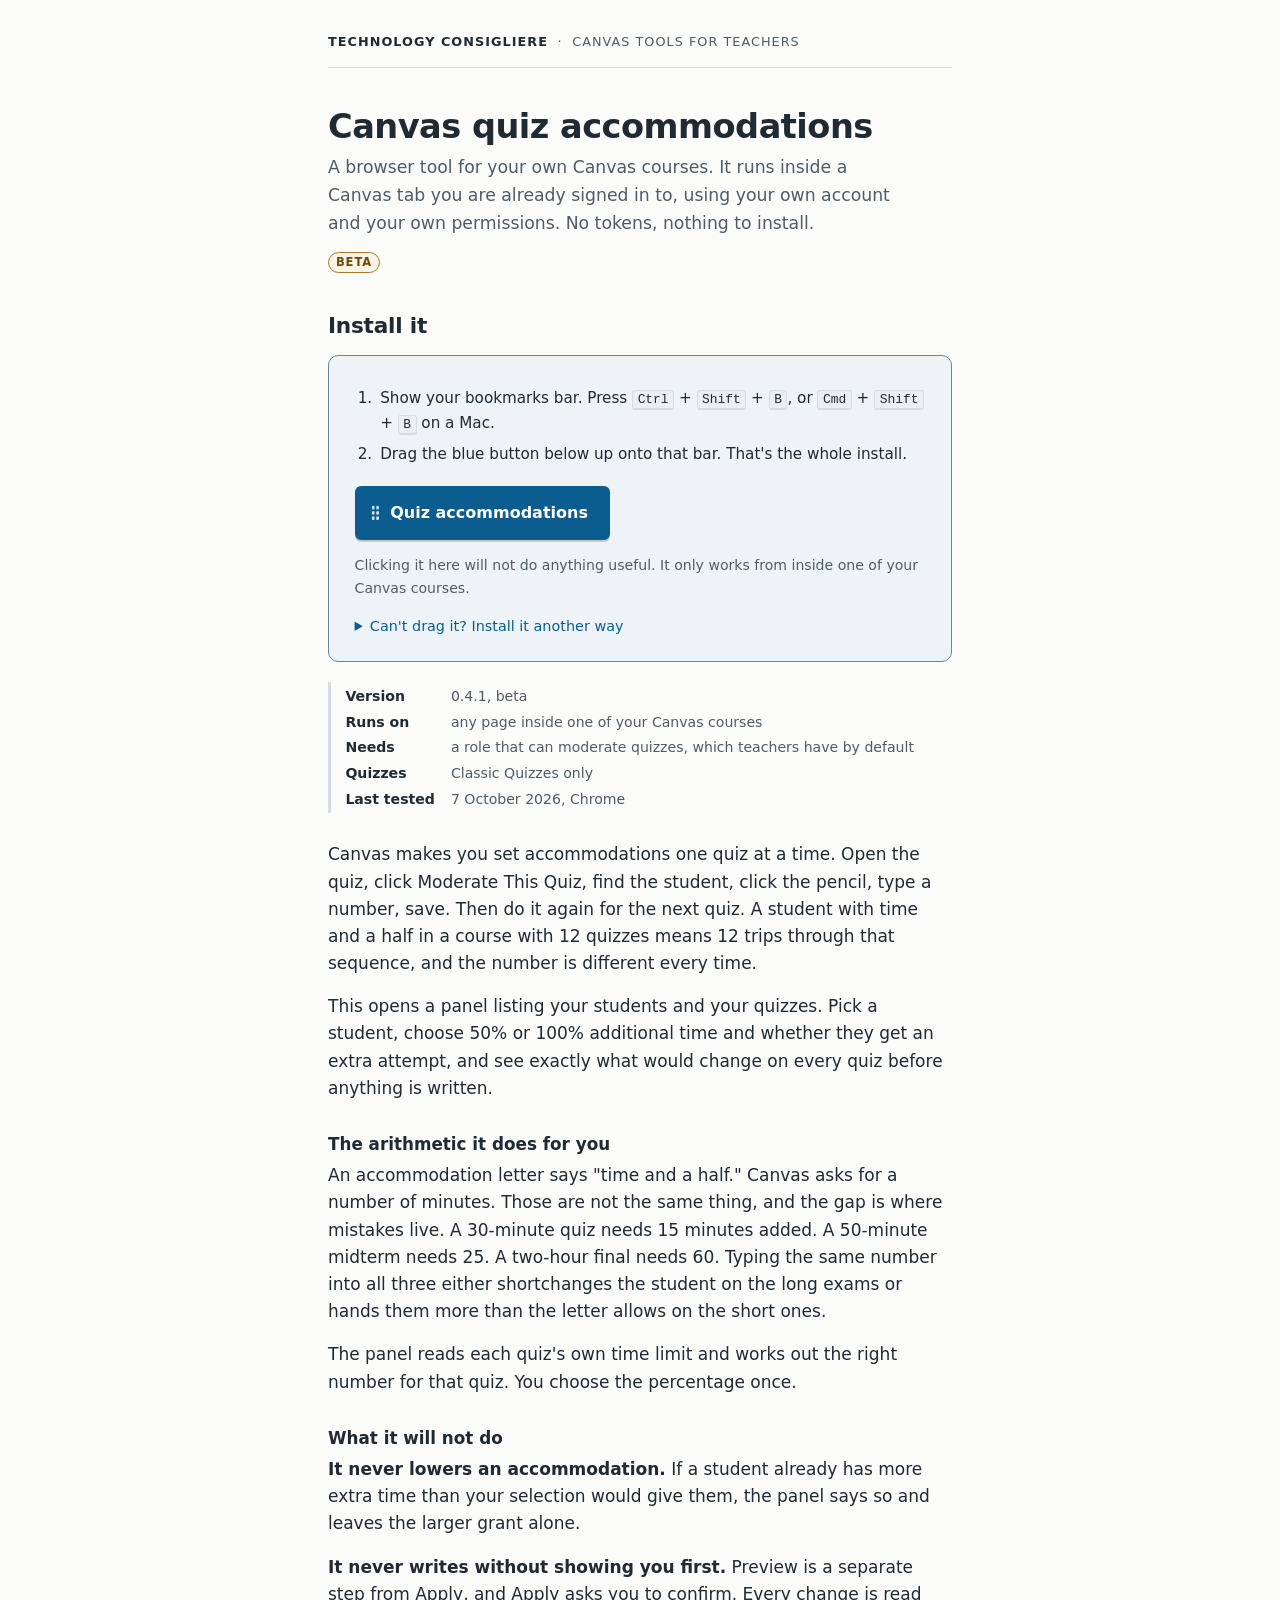
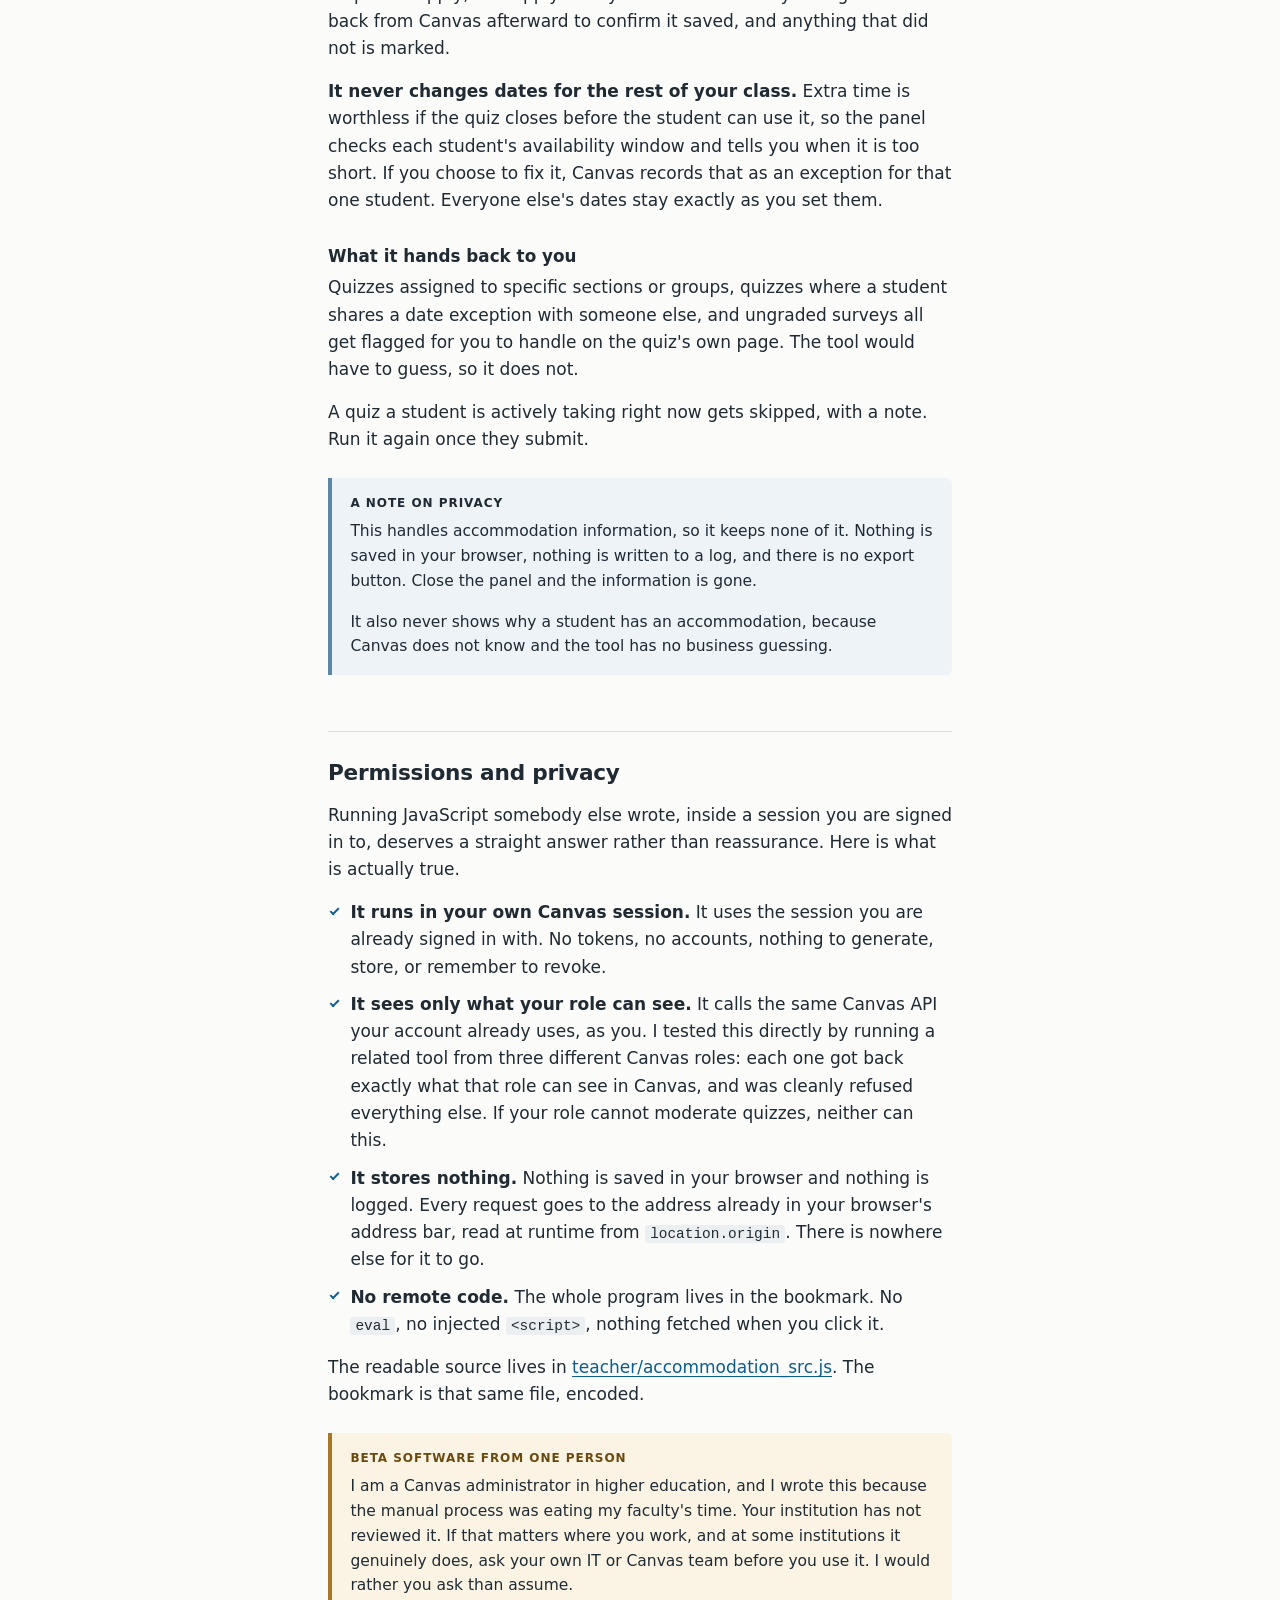
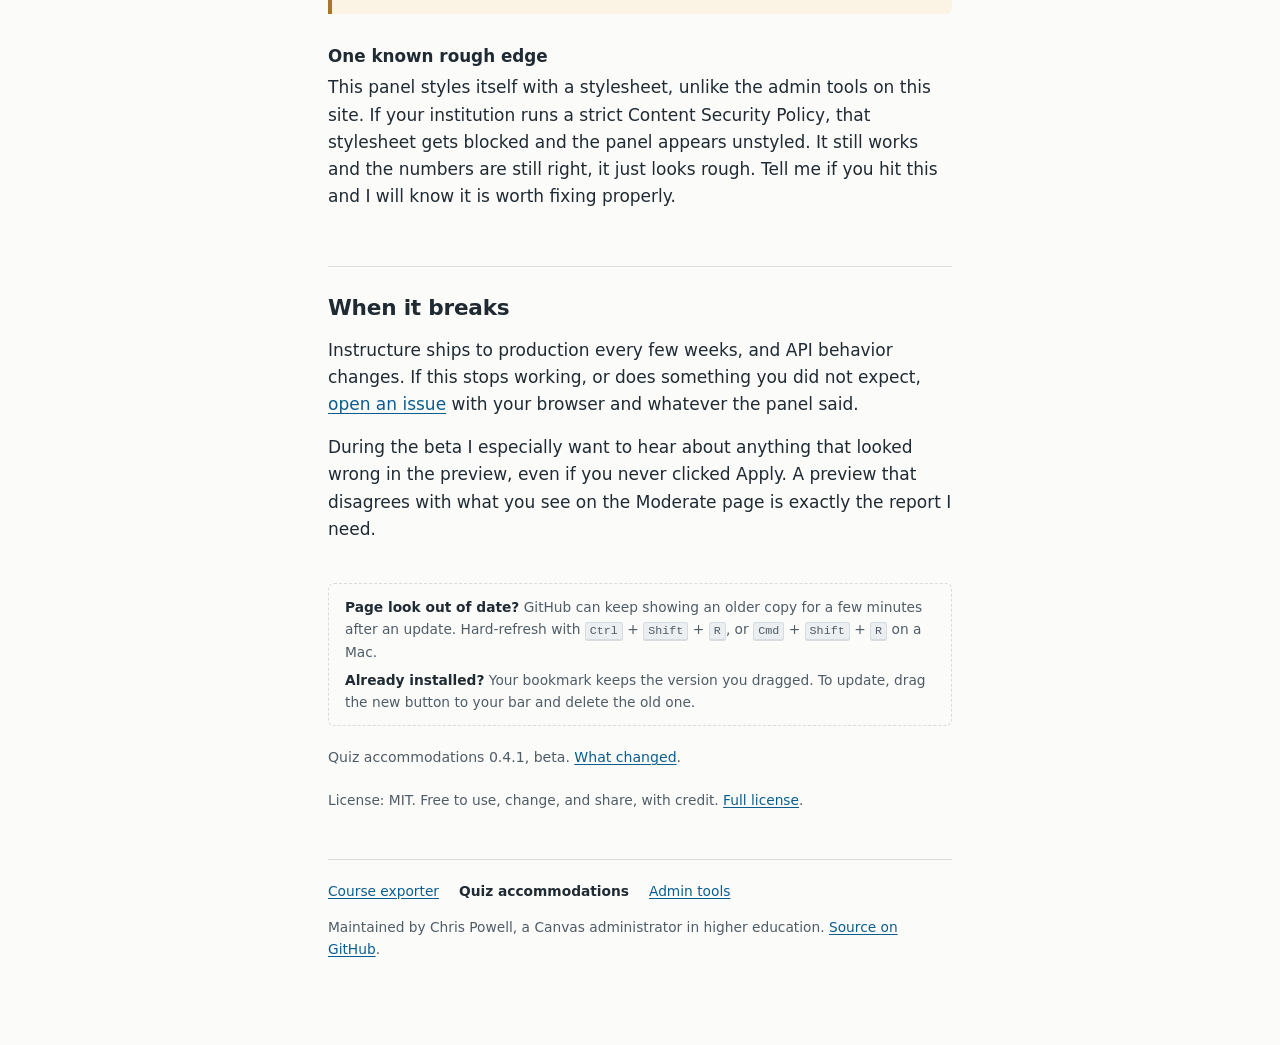
==== teacher/index.html @ 91640afa "Initial CanvAccommodation: relocate quiz-accommodations tool to its own repo Moves the Quiz accommod" ====
<!doctype html>
<html lang="en">
<head>
<meta charset="utf-8">
<meta name="viewport" content="width=device-width, initial-scale=1">
<meta name="color-scheme" content="light dark">
<meta http-equiv="refresh" content="0; url=./install-accommodation.html">
<link rel="canonical" href="https://techconsigliere.github.io/CanvAccommodation/teacher/install-accommodation.html">
<title>Canvas quiz accommodations · Technology Consigliere</title>
<!-- TC:STYLE -->
<style>
/* tc-design 1.0.0
   Technology Consigliere install-page system.
   Canonical copy. tc_build.py inlines this into every page between the
   TC:STYLE markers, so each published page is one self-contained file:
   no external stylesheet, no web fonts, no JavaScript. Edit here, rebuild,
   never hand-edit the inlined copy. */

:root {
  color-scheme: light dark;

  --tc-paper: #fbfbf9;
  --tc-surface: #ffffff;
  --tc-ink: #1f2a33;
  --tc-muted: #4f5c66;
  --tc-rule: #d6dce0;
  --tc-accent: #0b5d8f;
  --tc-accent-ink: #ffffff;
  --tc-accent-hover: #084a72;
  --tc-wash: #edf3f7;
  --tc-wash-rule: #5f87a4;
  --tc-code-bg: #eceff1;
  --tc-caution-bg: #fbf4e4;
  --tc-caution-rule: #a8782a;
  --tc-caution-ink: #6b4a0f;
  --tc-danger-bg: #fbeef0;
  --tc-danger-rule: #b4233c;
  --tc-danger-ink: #8c1a2e;
  --tc-focus: #0b5d8f;

  /* Sans everywhere: the "serif" slot is mapped to the sans stack on purpose. */
  --tc-serif: system-ui, -apple-system, "Segoe UI", Roboto, Arial, sans-serif;
  --tc-sans: system-ui, -apple-system, "Segoe UI", Roboto, Arial, sans-serif;
  --tc-mono: ui-monospace, "Cascadia Mono", Consolas, Menlo, monospace;

  --tc-measure: 42rem;
  --tc-radius: 6px;
}

@media (prefers-color-scheme: dark) {
  :root:not([data-theme="light"]) {
    --tc-paper: #14181b;
    --tc-surface: #1b2126;
    --tc-ink: #e4e8eb;
    --tc-muted: #a7b2ba;
    --tc-rule: #313a41;
    --tc-accent: #7cbde8;
    --tc-accent-ink: #0c1a24;
    --tc-accent-hover: #a3d2f1;
    --tc-wash: #182630;
    --tc-wash-rule: #4f7896;
    --tc-code-bg: #242b31;
    --tc-caution-bg: #2a2416;
    --tc-caution-rule: #c9a24a;
    --tc-caution-ink: #e8cb85;
    --tc-danger-bg: #2e1a1f;
    --tc-danger-rule: #e0697f;
    --tc-danger-ink: #f2a3b1;
    --tc-focus: #a3d2f1;
  }
}
:root[data-theme="dark"] {
  --tc-paper: #14181b;
  --tc-surface: #1b2126;
  --tc-ink: #e4e8eb;
  --tc-muted: #a7b2ba;
  --tc-rule: #313a41;
  --tc-accent: #7cbde8;
  --tc-accent-ink: #0c1a24;
  --tc-accent-hover: #a3d2f1;
  --tc-wash: #182630;
  --tc-wash-rule: #4f7896;
  --tc-code-bg: #242b31;
  --tc-caution-bg: #2a2416;
  --tc-caution-rule: #c9a24a;
  --tc-caution-ink: #e8cb85;
  --tc-danger-bg: #2e1a1f;
  --tc-danger-rule: #e0697f;
  --tc-danger-ink: #f2a3b1;
  --tc-focus: #a3d2f1;
}

/* ---- Base ---- */
*, *::before, *::after { box-sizing: border-box; }
html { -webkit-text-size-adjust: 100%; }
body {
  margin: 0;
  background: var(--tc-paper);
  color: var(--tc-ink);
  font: 17px/1.6 var(--tc-serif);
}
.tc-page { max-width: var(--tc-measure); margin: 0 auto; padding: 2rem 1.5rem 5rem; }
p { margin: 0 0 1rem; }
a { color: var(--tc-accent); text-underline-offset: 0.15em; }
a:hover { color: var(--tc-accent-hover); }
:focus-visible { outline: 3px solid var(--tc-focus); outline-offset: 3px; border-radius: 2px; }
ul, ol { padding-left: 1.3rem; margin: 0 0 1rem; }
li { margin: 0.35rem 0; }
strong, b { font-weight: 650; }

h1, h2, h3 { font-family: var(--tc-serif); font-weight: 600; color: var(--tc-ink); }
h1 { font-size: 2.1rem; line-height: 1.15; letter-spacing: -0.015em; margin: 0 0 0.5rem; }
h2 {
  font-size: 1.35rem; line-height: 1.25; letter-spacing: -0.01em;
  margin: 3.5rem 0 0.9rem; padding-top: 1.75rem; border-top: 1px solid var(--tc-rule);
}
h3 { font-size: 1.05rem; line-height: 1.3; margin: 2rem 0 0.4rem; }
.tc-first { border-top: 0; padding-top: 0; margin-top: 2.5rem; }

code, kbd {
  font-family: var(--tc-mono); font-size: 0.85em;
  background: var(--tc-code-bg); padding: 0.1em 0.35em; border-radius: 3px;
}
kbd { border: 1px solid var(--tc-rule); border-bottom-width: 2px; white-space: nowrap; }
pre {
  font-family: var(--tc-mono); font-size: 0.82rem; line-height: 1.5;
  background: var(--tc-code-bg); padding: 0.9rem 1rem; border-radius: var(--tc-radius);
  overflow-x: auto; margin: 0 0 1rem;
}
pre code { background: none; padding: 0; font-size: inherit; }

/* UI text uses the sans stack; reading text stays serif. */
.tc-mast, .tc-lede-row, .tc-steps, .tc-drag-note, .tc-facts, .tc-refresh,
.tc-changelog, .tc-license, .tc-foot, .tc-badge, .tc-grab, .tc-skip, .tc-note__label {
  font-family: var(--tc-sans);
}

/* ---- Skip link ---- */
.tc-skip {
  position: absolute; left: 1rem; top: -4rem; z-index: 10;
  background: var(--tc-surface); color: var(--tc-accent);
  padding: 0.5rem 0.9rem; border: 2px solid var(--tc-focus); border-radius: var(--tc-radius);
}
.tc-skip:focus { top: 1rem; }

/* ---- Masthead: the family mark ---- */
.tc-mast {
  display: flex; flex-wrap: wrap; align-items: baseline; gap: 0.25rem 0.6rem;
  font-size: 0.8rem; letter-spacing: 0.08em; text-transform: uppercase;
  color: var(--tc-muted); padding-bottom: 0.9rem; margin-bottom: 2.5rem;
  border-bottom: 1px solid var(--tc-rule);
}
.tc-mast a { color: var(--tc-ink); text-decoration: none; font-weight: 650; }
.tc-mast a:hover { text-decoration: underline; }

/* ---- Title block ---- */
.tc-lede { color: var(--tc-muted); font-size: 1.08rem; max-width: 36rem; margin: 0 0 0.9rem; }
.tc-lede-row { display: flex; flex-wrap: wrap; gap: 0.5rem; align-items: center; margin: 0 0 2rem; }

/* ---- Beta badge ---- */
.tc-badge {
  display: inline-block; font-size: 0.72rem; font-weight: 700; line-height: 1;
  letter-spacing: 0.08em; text-transform: uppercase;
  padding: 0.35em 0.6em; border-radius: 999px;
  color: var(--tc-caution-ink); background: var(--tc-caution-bg);
  border: 1px solid var(--tc-caution-rule); vertical-align: 0.2em;
}
h2 .tc-badge, h1 .tc-badge { margin-left: 0.5rem; }

/* ---- Install panel: the point of the page ---- */
.tc-install {
  background: var(--tc-wash); border: 1px solid var(--tc-wash-rule);
  border-radius: 10px; padding: 1.5rem 1.6rem 1.4rem; margin: 0 0 1.25rem;
}
.tc-steps { margin: 0 0 1.25rem; padding-left: 1.4rem; font-size: 0.95rem; }
.tc-steps li { margin: 0.4rem 0; padding-left: 0.2rem; }
.tc-grab {
  display: inline-flex; align-items: center; gap: 0.65rem;
  background: var(--tc-accent); color: var(--tc-accent-ink);
  border: 2px solid var(--tc-accent); border-radius: var(--tc-radius);
  font-size: 1rem; font-weight: 700; text-decoration: none;
  padding: 0.75rem 1.25rem 0.75rem 0.9rem; cursor: grab;
  box-shadow: 0 2px 0 rgba(0, 0, 0, 0.18);
}
.tc-grab::before {
  /* grip dots: decorative, never part of the bookmark name */
  content: ""; flex: none; width: 0.55rem; height: 1rem; opacity: 0.85;
  background-image: radial-gradient(currentColor 1.3px, transparent 1.6px);
  background-size: 0.275rem 0.33rem;
}
.tc-grab:hover { background: var(--tc-accent-hover); border-color: var(--tc-accent-hover); color: var(--tc-accent-ink); }
.tc-grab:active { cursor: grabbing; transform: translateY(1px); box-shadow: none; }
.tc-grab:focus-visible { outline-offset: 4px; }
.tc-drag-note { font-size: 0.88rem; color: var(--tc-muted); margin: 0.9rem 0 0; }
.tc-grab__t { display: inline-block; line-height: 1.2; text-align: center; }
.tc-install details { margin-top: 1rem; font-size: 0.9rem; font-family: var(--tc-sans); }
.tc-install summary { cursor: pointer; color: var(--tc-accent); }
.tc-install details p, .tc-install details ol { margin-top: 0.6rem; }

/* ---- Facts: version, runs on, needs, last tested ---- */
.tc-facts {
  display: grid; grid-template-columns: max-content 1fr; gap: 0.2rem 1rem;
  font-size: 0.88rem; color: var(--tc-muted);
  border-left: 3px solid var(--tc-rule); padding: 0.2rem 0 0.2rem 0.9rem; margin: 0 0 1.75rem;
}
.tc-facts dt { color: var(--tc-ink); font-weight: 650; }
.tc-facts dd { margin: 0; }

/* ---- What it does / what it can't do ---- */
.tc-scope { display: grid; gap: 0.5rem 2rem; margin: 0 0 1rem; }
@media (min-width: 40rem) { .tc-scope { grid-template-columns: 1fr 1fr; } }
.tc-scope h3 { margin-top: 1rem; }
.tc-scope ul { font-size: 0.97rem; }

/* ---- Notes: info, caution, danger ---- */
.tc-note {
  border-left: 4px solid var(--tc-wash-rule); background: var(--tc-wash);
  padding: 1rem 1.15rem; margin: 1.5rem 0; font-size: 0.97rem; border-radius: 0 var(--tc-radius) var(--tc-radius) 0;
}
.tc-note > :last-child { margin-bottom: 0; }
.tc-note__label {
  display: block; font-size: 0.75rem; font-weight: 700; letter-spacing: 0.08em;
  text-transform: uppercase; margin: 0 0 0.4rem;
}
.tc-note--caution { background: var(--tc-caution-bg); border-left-color: var(--tc-caution-rule); }
.tc-note--caution .tc-note__label { color: var(--tc-caution-ink); }
.tc-note--danger { background: var(--tc-danger-bg); border-left-color: var(--tc-danger-rule); }
.tc-note--danger .tc-note__label { color: var(--tc-danger-ink); }

/* ---- Permissions and privacy ---- */
.tc-trust ul { list-style: none; padding: 0; }
.tc-trust li { padding-left: 1.4rem; position: relative; margin: 0.65rem 0; }
.tc-trust li::before {
  content: ""; position: absolute; left: 0.1rem; top: 0.5em;
  width: 0.55rem; height: 0.3rem; border: solid var(--tc-accent);
  border-width: 0 0 2px 2px; transform: rotate(-45deg);
}

/* ---- Stale-page note ---- */
.tc-refresh {
  font-size: 0.86rem; color: var(--tc-muted);
  border: 1px dashed var(--tc-rule); border-radius: var(--tc-radius);
  padding: 0.75rem 1rem; margin: 2.5rem 0 0;
}
.tc-refresh p { margin: 0 0 0.4rem; }
.tc-refresh p:last-child { margin: 0; }
.tc-refresh strong { color: var(--tc-ink); }

/* ---- Version and changelog ---- */
.tc-changelog { font-size: 0.88rem; color: var(--tc-muted); margin: 1.25rem 0 0; }
.tc-changelog summary { cursor: pointer; }
.tc-changelog summary strong { color: var(--tc-ink); }
.tc-changelog ul { margin-top: 0.6rem; }

/* ---- License and footer ---- */
.tc-license { font-size: 0.86rem; color: var(--tc-muted); margin: 1.25rem 0 0; }
.tc-foot {
  margin-top: 3rem; padding-top: 1.25rem; border-top: 1px solid var(--tc-rule);
  font-size: 0.86rem; color: var(--tc-muted);
}
.tc-foot nav ul { list-style: none; padding: 0; margin: 0 0 0.9rem; display: flex; flex-wrap: wrap; gap: 0.3rem 1.25rem; }
.tc-foot nav li { margin: 0; }
.tc-foot [aria-current="page"] { color: var(--tc-ink); font-weight: 650; text-decoration: none; }
.tc-foot p { margin: 0 0 0.4rem; }

/* ---- Choice cards (switchboard pages) ---- */
.tc-choices { display: grid; gap: 1rem; margin: 0 0 1.5rem; }
@media (min-width: 40rem) { .tc-choices { grid-template-columns: 1fr 1fr; } }
.tc-choice {
  border: 1px solid var(--tc-rule); background: var(--tc-surface);
  border-radius: 10px; padding: 1.15rem 1.25rem;
}
.tc-choice h2 { border: 0; padding: 0; margin: 0 0 0.5rem; font-size: 1.15rem; }
.tc-choice p { font-size: 0.97rem; }
.tc-choice > :last-child { margin-bottom: 0; }

/* ---- Tables ---- */
.tc-table-wrap { overflow-x: auto; margin: 0 0 1.25rem; }
table { border-collapse: collapse; width: 100%; font-size: 0.92rem; font-family: var(--tc-sans); }
th, td { text-align: left; vertical-align: top; padding: 0.5rem 0.75rem 0.5rem 0; border-bottom: 1px solid var(--tc-rule); }
thead th { color: var(--tc-muted); font-weight: 650; }
tbody th { font-weight: 650; }

/* ---- Phone ---- */
@media (max-width: 30rem) {
  body { font-size: 16.5px; }
  .tc-page { padding: 1.25rem 1rem 4rem; }
  h1 { font-size: 1.75rem; }
  h2 { font-size: 1.25rem; }
  .tc-install { padding: 1.15rem 1rem; }
  .tc-grab { display: flex; justify-content: center; }
}

@media (prefers-reduced-motion: reduce) { * { transition: none !important; } }
@media print { .tc-install, .tc-skip, .tc-refresh { display: none; } a { color: inherit; } }

/* ---- Screen-reader-only text ---- */
.tc-sr {
  position: absolute; width: 1px; height: 1px; padding: 0; margin: -1px;
  overflow: hidden; clip: rect(0 0 0 0); white-space: nowrap; border: 0;
}
</style>
<!-- /TC:STYLE -->
</head>
<body>
<div class="tc-page">
<main>
<h1>Canvas quiz accommodations</h1>
<p class="tc-lede">The install page is at <a href="./install-accommodation.html">install-accommodation.html</a>. Your browser should take you there now.</p>
</main>
</div>
</body>
</html>
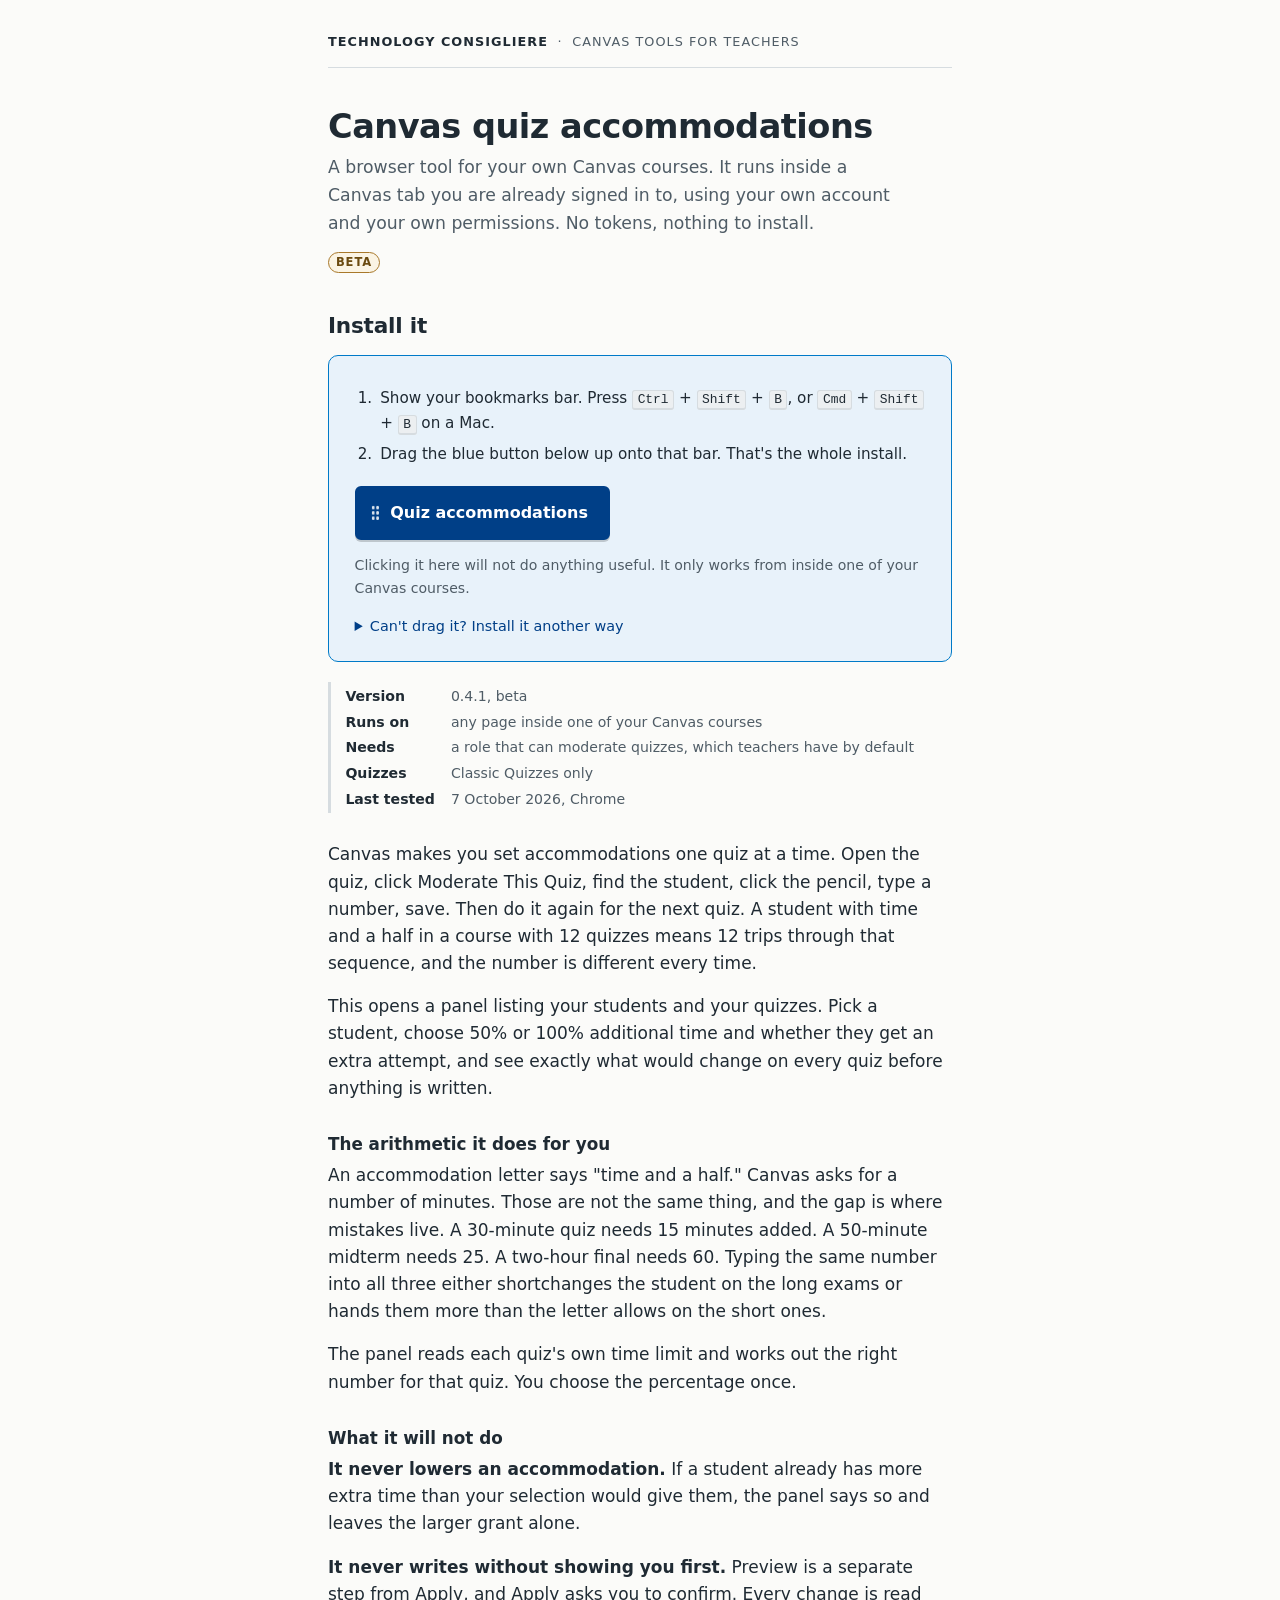
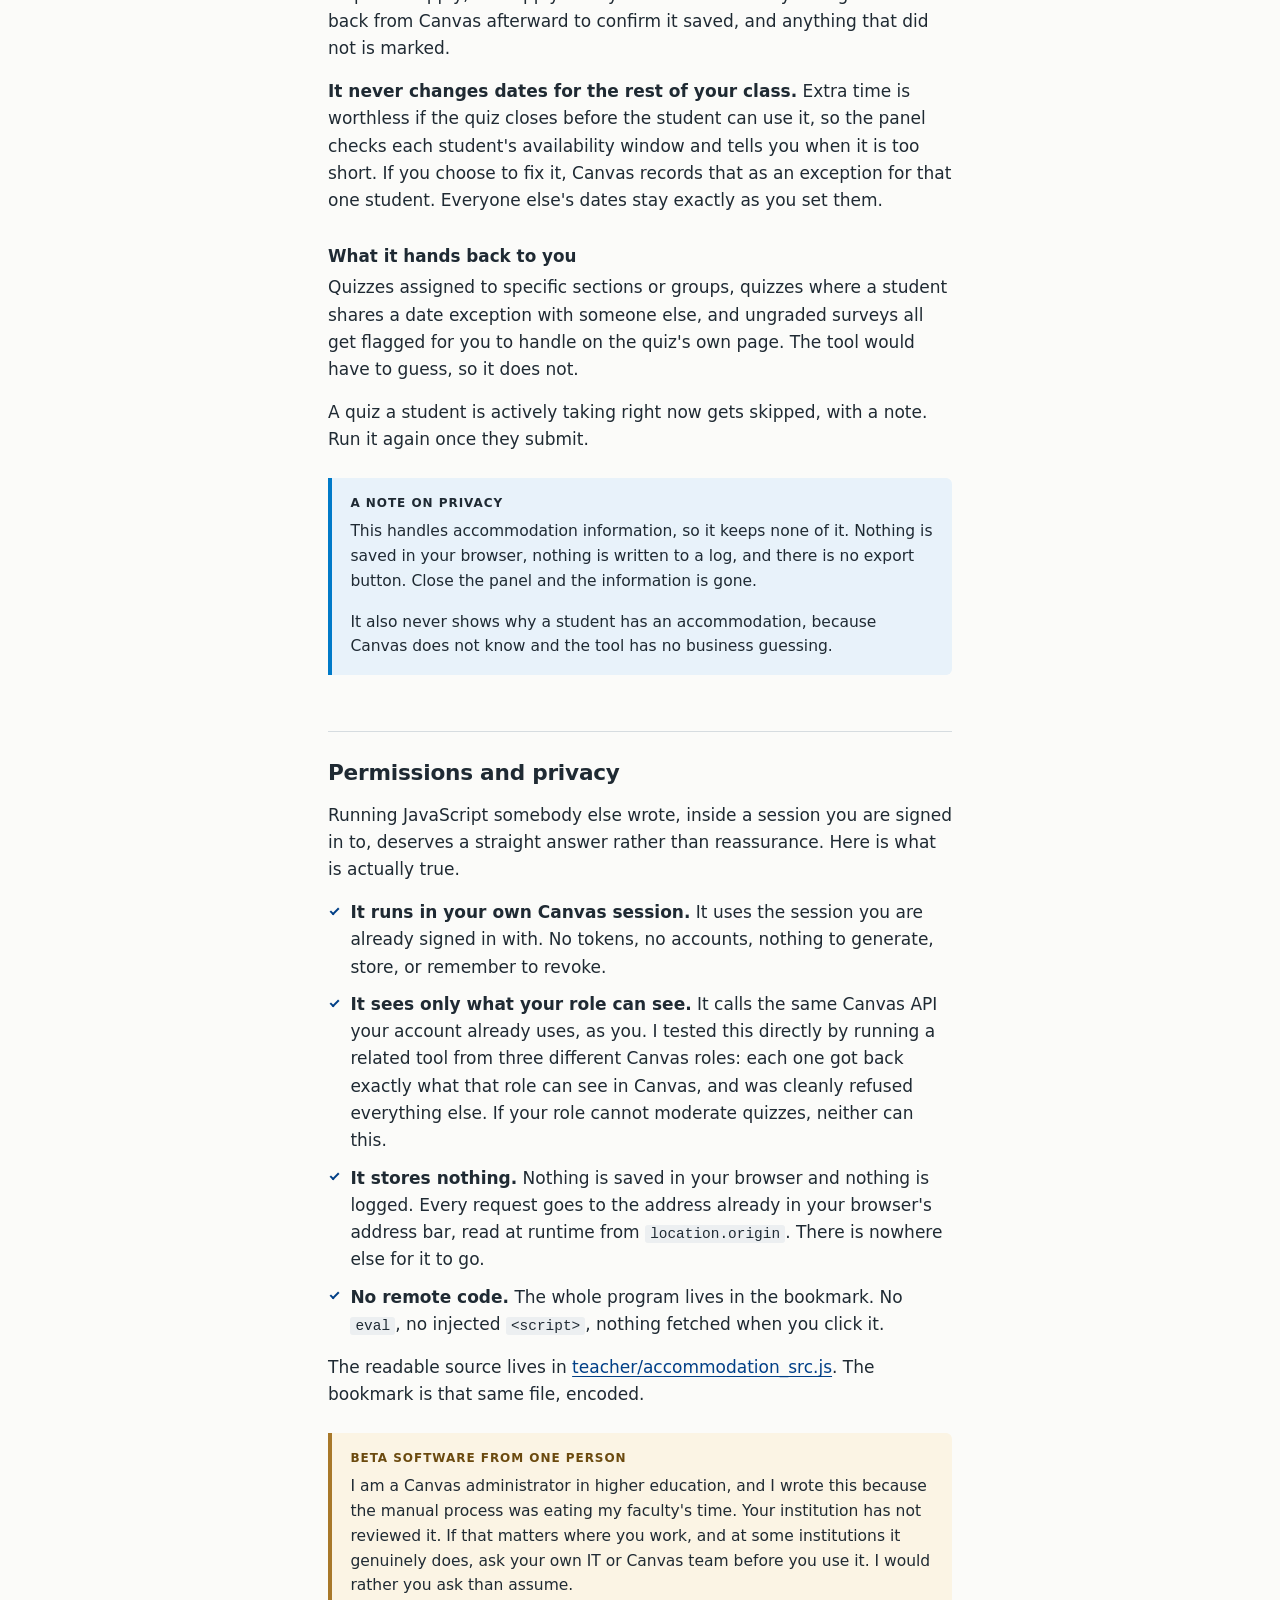
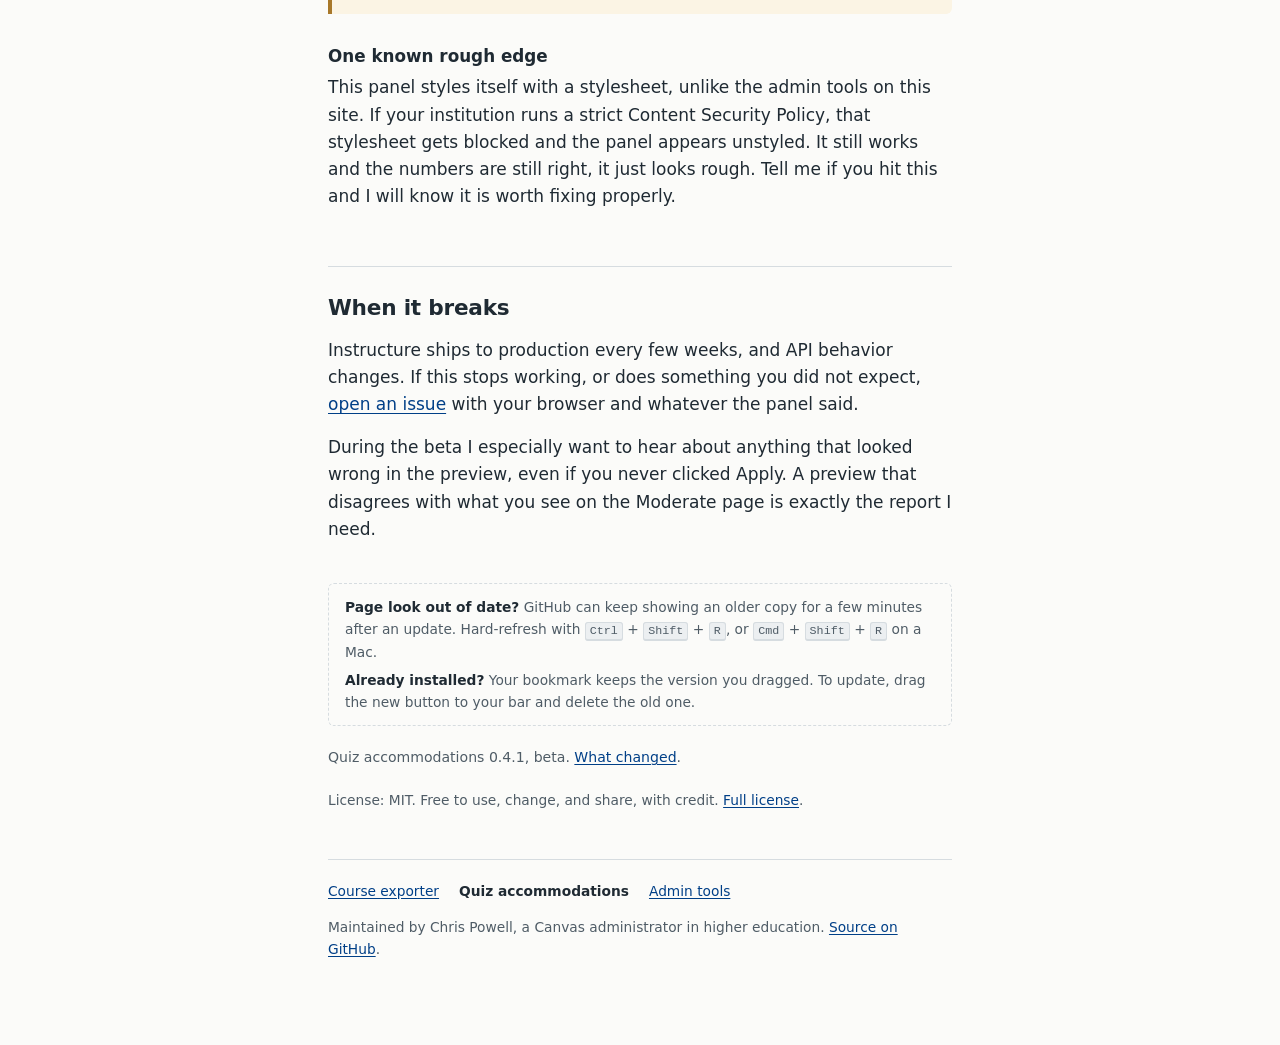
==== commit 51128232: "Align install pages with CanvCleanup: WWU blue palette + self-hosted Fira Sans Repaletted the shared" ====
--- a/teacher/index.html
+++ b/teacher/index.html
@@ -9,6 +9,12 @@
 <title>Canvas quiz accommodations · Technology Consigliere</title>
 <!-- TC:STYLE -->
 <style>
+/* Fira Sans (SIL OFL), self-hosted and subsetted. WWU brand face, zero external calls. */
+@font-face{font-family:"Fira Sans";font-style:normal;font-weight:400;font-display:swap;src:url("/CanvAccommodation/fonts/FiraSans-Regular.woff") format("woff");}
+@font-face{font-family:"Fira Sans";font-style:normal;font-weight:500;font-display:swap;src:url("/CanvAccommodation/fonts/FiraSans-Medium.woff") format("woff");}
+@font-face{font-family:"Fira Sans";font-style:normal;font-weight:600;font-display:swap;src:url("/CanvAccommodation/fonts/FiraSans-SemiBold.woff") format("woff");}
+@font-face{font-family:"Fira Sans";font-style:normal;font-weight:700;font-display:swap;src:url("/CanvAccommodation/fonts/FiraSans-Bold.woff") format("woff");}
+
 /* tc-design 1.0.0
    Technology Consigliere install-page system.
    Canonical copy. tc_build.py inlines this into every page between the
@@ -24,11 +30,11 @@
   --tc-ink: #1f2a33;
   --tc-muted: #4f5c66;
   --tc-rule: #d6dce0;
-  --tc-accent: #0b5d8f;
+  --tc-accent: #003f87;
   --tc-accent-ink: #ffffff;
-  --tc-accent-hover: #084a72;
-  --tc-wash: #edf3f7;
-  --tc-wash-rule: #5f87a4;
+  --tc-accent-hover: #002f66;
+  --tc-wash: #e8f2fa;
+  --tc-wash-rule: #007ac8;
   --tc-code-bg: #eceff1;
   --tc-caution-bg: #fbf4e4;
   --tc-caution-rule: #a8782a;
@@ -36,11 +42,11 @@
   --tc-danger-bg: #fbeef0;
   --tc-danger-rule: #b4233c;
   --tc-danger-ink: #8c1a2e;
-  --tc-focus: #0b5d8f;
+  --tc-focus: #003f87;
 
   /* Sans everywhere: the "serif" slot is mapped to the sans stack on purpose. */
-  --tc-serif: system-ui, -apple-system, "Segoe UI", Roboto, Arial, sans-serif;
-  --tc-sans: system-ui, -apple-system, "Segoe UI", Roboto, Arial, sans-serif;
+  --tc-serif: "Fira Sans", system-ui, -apple-system, "Segoe UI", Roboto, Arial, sans-serif;
+  --tc-sans: "Fira Sans", system-ui, -apple-system, "Segoe UI", Roboto, Arial, sans-serif;
   --tc-mono: ui-monospace, "Cascadia Mono", Consolas, Menlo, monospace;
 
   --tc-measure: 42rem;
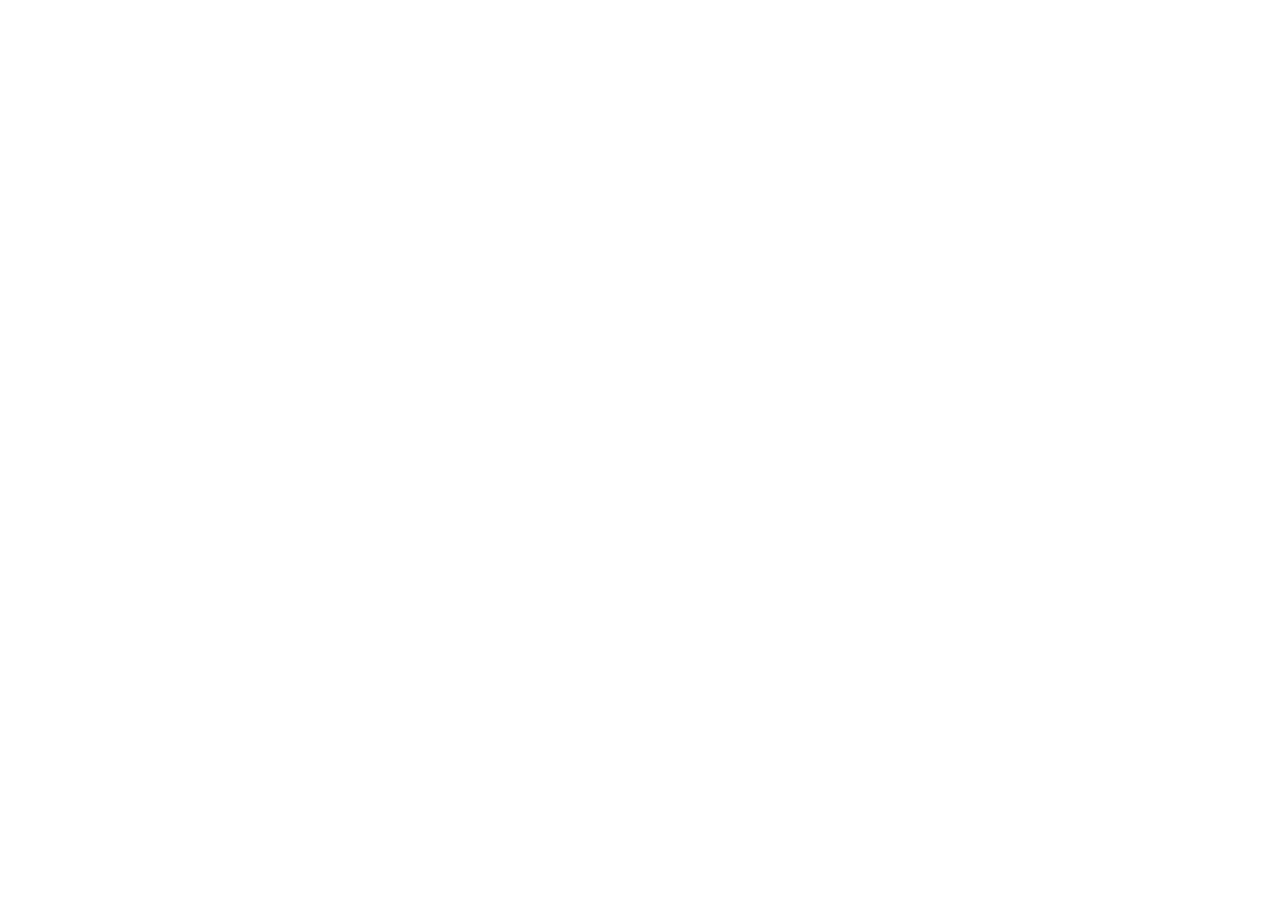
==== commit 12af8168: "Short URL (0.4.3): install page now lives at the repo root The old /teacher/ address redirects here," ====
--- a/teacher/index.html
+++ b/teacher/index.html
@@ -3,317 +3,13 @@
 <head>
 <meta charset="utf-8">
 <meta name="viewport" content="width=device-width, initial-scale=1">
-<meta name="color-scheme" content="light dark">
-<meta http-equiv="refresh" content="0; url=./install-accommodation.html">
-<link rel="canonical" href="https://techconsigliere.github.io/CanvAccommodation/teacher/install-accommodation.html">
 <title>Canvas quiz accommodations · Technology Consigliere</title>
-<!-- TC:STYLE -->
-<style>
-/* Fira Sans (SIL OFL), self-hosted and subsetted. WWU brand face, zero external calls. */
-@font-face{font-family:"Fira Sans";font-style:normal;font-weight:400;font-display:swap;src:url("/CanvAccommodation/fonts/FiraSans-Regular.woff") format("woff");}
-@font-face{font-family:"Fira Sans";font-style:normal;font-weight:500;font-display:swap;src:url("/CanvAccommodation/fonts/FiraSans-Medium.woff") format("woff");}
-@font-face{font-family:"Fira Sans";font-style:normal;font-weight:600;font-display:swap;src:url("/CanvAccommodation/fonts/FiraSans-SemiBold.woff") format("woff");}
-@font-face{font-family:"Fira Sans";font-style:normal;font-weight:700;font-display:swap;src:url("/CanvAccommodation/fonts/FiraSans-Bold.woff") format("woff");}
-
-/* tc-design 1.0.0
-   Technology Consigliere install-page system.
-   Canonical copy. tc_build.py inlines this into every page between the
-   TC:STYLE markers, so each published page is one self-contained file:
-   no external stylesheet, no web fonts, no JavaScript. Edit here, rebuild,
-   never hand-edit the inlined copy. */
-
-:root {
-  color-scheme: light dark;
-
-  --tc-paper: #fbfbf9;
-  --tc-surface: #ffffff;
-  --tc-ink: #1f2a33;
-  --tc-muted: #4f5c66;
-  --tc-rule: #d6dce0;
-  --tc-accent: #003f87;
-  --tc-accent-ink: #ffffff;
-  --tc-accent-hover: #002f66;
-  --tc-wash: #e8f2fa;
-  --tc-wash-rule: #007ac8;
-  --tc-code-bg: #eceff1;
-  --tc-caution-bg: #fbf4e4;
-  --tc-caution-rule: #a8782a;
-  --tc-caution-ink: #6b4a0f;
-  --tc-danger-bg: #fbeef0;
-  --tc-danger-rule: #b4233c;
-  --tc-danger-ink: #8c1a2e;
-  --tc-focus: #003f87;
-
-  /* Sans everywhere: the "serif" slot is mapped to the sans stack on purpose. */
-  --tc-serif: "Fira Sans", system-ui, -apple-system, "Segoe UI", Roboto, Arial, sans-serif;
-  --tc-sans: "Fira Sans", system-ui, -apple-system, "Segoe UI", Roboto, Arial, sans-serif;
-  --tc-mono: ui-monospace, "Cascadia Mono", Consolas, Menlo, monospace;
-
-  --tc-measure: 42rem;
-  --tc-radius: 6px;
-}
-
-@media (prefers-color-scheme: dark) {
-  :root:not([data-theme="light"]) {
-    --tc-paper: #14181b;
-    --tc-surface: #1b2126;
-    --tc-ink: #e4e8eb;
-    --tc-muted: #a7b2ba;
-    --tc-rule: #313a41;
-    --tc-accent: #7cbde8;
-    --tc-accent-ink: #0c1a24;
-    --tc-accent-hover: #a3d2f1;
-    --tc-wash: #182630;
-    --tc-wash-rule: #4f7896;
-    --tc-code-bg: #242b31;
-    --tc-caution-bg: #2a2416;
-    --tc-caution-rule: #c9a24a;
-    --tc-caution-ink: #e8cb85;
-    --tc-danger-bg: #2e1a1f;
-    --tc-danger-rule: #e0697f;
-    --tc-danger-ink: #f2a3b1;
-    --tc-focus: #a3d2f1;
-  }
-}
-:root[data-theme="dark"] {
-  --tc-paper: #14181b;
-  --tc-surface: #1b2126;
-  --tc-ink: #e4e8eb;
-  --tc-muted: #a7b2ba;
-  --tc-rule: #313a41;
-  --tc-accent: #7cbde8;
-  --tc-accent-ink: #0c1a24;
-  --tc-accent-hover: #a3d2f1;
-  --tc-wash: #182630;
-  --tc-wash-rule: #4f7896;
-  --tc-code-bg: #242b31;
-  --tc-caution-bg: #2a2416;
-  --tc-caution-rule: #c9a24a;
-  --tc-caution-ink: #e8cb85;
-  --tc-danger-bg: #2e1a1f;
-  --tc-danger-rule: #e0697f;
-  --tc-danger-ink: #f2a3b1;
-  --tc-focus: #a3d2f1;
-}
-
-/* ---- Base ---- */
-*, *::before, *::after { box-sizing: border-box; }
-html { -webkit-text-size-adjust: 100%; }
-body {
-  margin: 0;
-  background: var(--tc-paper);
-  color: var(--tc-ink);
-  font: 17px/1.6 var(--tc-serif);
-}
-.tc-page { max-width: var(--tc-measure); margin: 0 auto; padding: 2rem 1.5rem 5rem; }
-p { margin: 0 0 1rem; }
-a { color: var(--tc-accent); text-underline-offset: 0.15em; }
-a:hover { color: var(--tc-accent-hover); }
-:focus-visible { outline: 3px solid var(--tc-focus); outline-offset: 3px; border-radius: 2px; }
-ul, ol { padding-left: 1.3rem; margin: 0 0 1rem; }
-li { margin: 0.35rem 0; }
-strong, b { font-weight: 650; }
-
-h1, h2, h3 { font-family: var(--tc-serif); font-weight: 600; color: var(--tc-ink); }
-h1 { font-size: 2.1rem; line-height: 1.15; letter-spacing: -0.015em; margin: 0 0 0.5rem; }
-h2 {
-  font-size: 1.35rem; line-height: 1.25; letter-spacing: -0.01em;
-  margin: 3.5rem 0 0.9rem; padding-top: 1.75rem; border-top: 1px solid var(--tc-rule);
-}
-h3 { font-size: 1.05rem; line-height: 1.3; margin: 2rem 0 0.4rem; }
-.tc-first { border-top: 0; padding-top: 0; margin-top: 2.5rem; }
-
-code, kbd {
-  font-family: var(--tc-mono); font-size: 0.85em;
-  background: var(--tc-code-bg); padding: 0.1em 0.35em; border-radius: 3px;
-}
-kbd { border: 1px solid var(--tc-rule); border-bottom-width: 2px; white-space: nowrap; }
-pre {
-  font-family: var(--tc-mono); font-size: 0.82rem; line-height: 1.5;
-  background: var(--tc-code-bg); padding: 0.9rem 1rem; border-radius: var(--tc-radius);
-  overflow-x: auto; margin: 0 0 1rem;
-}
-pre code { background: none; padding: 0; font-size: inherit; }
-
-/* UI text uses the sans stack; reading text stays serif. */
-.tc-mast, .tc-lede-row, .tc-steps, .tc-drag-note, .tc-facts, .tc-refresh,
-.tc-changelog, .tc-license, .tc-foot, .tc-badge, .tc-grab, .tc-skip, .tc-note__label {
-  font-family: var(--tc-sans);
-}
-
-/* ---- Skip link ---- */
-.tc-skip {
-  position: absolute; left: 1rem; top: -4rem; z-index: 10;
-  background: var(--tc-surface); color: var(--tc-accent);
-  padding: 0.5rem 0.9rem; border: 2px solid var(--tc-focus); border-radius: var(--tc-radius);
-}
-.tc-skip:focus { top: 1rem; }
-
-/* ---- Masthead: the family mark ---- */
-.tc-mast {
-  display: flex; flex-wrap: wrap; align-items: baseline; gap: 0.25rem 0.6rem;
-  font-size: 0.8rem; letter-spacing: 0.08em; text-transform: uppercase;
-  color: var(--tc-muted); padding-bottom: 0.9rem; margin-bottom: 2.5rem;
-  border-bottom: 1px solid var(--tc-rule);
-}
-.tc-mast a { color: var(--tc-ink); text-decoration: none; font-weight: 650; }
-.tc-mast a:hover { text-decoration: underline; }
-
-/* ---- Title block ---- */
-.tc-lede { color: var(--tc-muted); font-size: 1.08rem; max-width: 36rem; margin: 0 0 0.9rem; }
-.tc-lede-row { display: flex; flex-wrap: wrap; gap: 0.5rem; align-items: center; margin: 0 0 2rem; }
-
-/* ---- Beta badge ---- */
-.tc-badge {
-  display: inline-block; font-size: 0.72rem; font-weight: 700; line-height: 1;
-  letter-spacing: 0.08em; text-transform: uppercase;
-  padding: 0.35em 0.6em; border-radius: 999px;
-  color: var(--tc-caution-ink); background: var(--tc-caution-bg);
-  border: 1px solid var(--tc-caution-rule); vertical-align: 0.2em;
-}
-h2 .tc-badge, h1 .tc-badge { margin-left: 0.5rem; }
-
-/* ---- Install panel: the point of the page ---- */
-.tc-install {
-  background: var(--tc-wash); border: 1px solid var(--tc-wash-rule);
-  border-radius: 10px; padding: 1.5rem 1.6rem 1.4rem; margin: 0 0 1.25rem;
-}
-.tc-steps { margin: 0 0 1.25rem; padding-left: 1.4rem; font-size: 0.95rem; }
-.tc-steps li { margin: 0.4rem 0; padding-left: 0.2rem; }
-.tc-grab {
-  display: inline-flex; align-items: center; gap: 0.65rem;
-  background: var(--tc-accent); color: var(--tc-accent-ink);
-  border: 2px solid var(--tc-accent); border-radius: var(--tc-radius);
-  font-size: 1rem; font-weight: 700; text-decoration: none;
-  padding: 0.75rem 1.25rem 0.75rem 0.9rem; cursor: grab;
-  box-shadow: 0 2px 0 rgba(0, 0, 0, 0.18);
-}
-.tc-grab::before {
-  /* grip dots: decorative, never part of the bookmark name */
-  content: ""; flex: none; width: 0.55rem; height: 1rem; opacity: 0.85;
-  background-image: radial-gradient(currentColor 1.3px, transparent 1.6px);
-  background-size: 0.275rem 0.33rem;
-}
-.tc-grab:hover { background: var(--tc-accent-hover); border-color: var(--tc-accent-hover); color: var(--tc-accent-ink); }
-.tc-grab:active { cursor: grabbing; transform: translateY(1px); box-shadow: none; }
-.tc-grab:focus-visible { outline-offset: 4px; }
-.tc-drag-note { font-size: 0.88rem; color: var(--tc-muted); margin: 0.9rem 0 0; }
-.tc-grab__t { display: inline-block; line-height: 1.2; text-align: center; }
-.tc-install details { margin-top: 1rem; font-size: 0.9rem; font-family: var(--tc-sans); }
-.tc-install summary { cursor: pointer; color: var(--tc-accent); }
-.tc-install details p, .tc-install details ol { margin-top: 0.6rem; }
-
-/* ---- Facts: version, runs on, needs, last tested ---- */
-.tc-facts {
-  display: grid; grid-template-columns: max-content 1fr; gap: 0.2rem 1rem;
-  font-size: 0.88rem; color: var(--tc-muted);
-  border-left: 3px solid var(--tc-rule); padding: 0.2rem 0 0.2rem 0.9rem; margin: 0 0 1.75rem;
-}
-.tc-facts dt { color: var(--tc-ink); font-weight: 650; }
-.tc-facts dd { margin: 0; }
-
-/* ---- What it does / what it can't do ---- */
-.tc-scope { display: grid; gap: 0.5rem 2rem; margin: 0 0 1rem; }
-@media (min-width: 40rem) { .tc-scope { grid-template-columns: 1fr 1fr; } }
-.tc-scope h3 { margin-top: 1rem; }
-.tc-scope ul { font-size: 0.97rem; }
-
-/* ---- Notes: info, caution, danger ---- */
-.tc-note {
-  border-left: 4px solid var(--tc-wash-rule); background: var(--tc-wash);
-  padding: 1rem 1.15rem; margin: 1.5rem 0; font-size: 0.97rem; border-radius: 0 var(--tc-radius) var(--tc-radius) 0;
-}
-.tc-note > :last-child { margin-bottom: 0; }
-.tc-note__label {
-  display: block; font-size: 0.75rem; font-weight: 700; letter-spacing: 0.08em;
-  text-transform: uppercase; margin: 0 0 0.4rem;
-}
-.tc-note--caution { background: var(--tc-caution-bg); border-left-color: var(--tc-caution-rule); }
-.tc-note--caution .tc-note__label { color: var(--tc-caution-ink); }
-.tc-note--danger { background: var(--tc-danger-bg); border-left-color: var(--tc-danger-rule); }
-.tc-note--danger .tc-note__label { color: var(--tc-danger-ink); }
-
-/* ---- Permissions and privacy ---- */
-.tc-trust ul { list-style: none; padding: 0; }
-.tc-trust li { padding-left: 1.4rem; position: relative; margin: 0.65rem 0; }
-.tc-trust li::before {
-  content: ""; position: absolute; left: 0.1rem; top: 0.5em;
-  width: 0.55rem; height: 0.3rem; border: solid var(--tc-accent);
-  border-width: 0 0 2px 2px; transform: rotate(-45deg);
-}
-
-/* ---- Stale-page note ---- */
-.tc-refresh {
-  font-size: 0.86rem; color: var(--tc-muted);
-  border: 1px dashed var(--tc-rule); border-radius: var(--tc-radius);
-  padding: 0.75rem 1rem; margin: 2.5rem 0 0;
-}
-.tc-refresh p { margin: 0 0 0.4rem; }
-.tc-refresh p:last-child { margin: 0; }
-.tc-refresh strong { color: var(--tc-ink); }
-
-/* ---- Version and changelog ---- */
-.tc-changelog { font-size: 0.88rem; color: var(--tc-muted); margin: 1.25rem 0 0; }
-.tc-changelog summary { cursor: pointer; }
-.tc-changelog summary strong { color: var(--tc-ink); }
-.tc-changelog ul { margin-top: 0.6rem; }
-
-/* ---- License and footer ---- */
-.tc-license { font-size: 0.86rem; color: var(--tc-muted); margin: 1.25rem 0 0; }
-.tc-foot {
-  margin-top: 3rem; padding-top: 1.25rem; border-top: 1px solid var(--tc-rule);
-  font-size: 0.86rem; color: var(--tc-muted);
-}
-.tc-foot nav ul { list-style: none; padding: 0; margin: 0 0 0.9rem; display: flex; flex-wrap: wrap; gap: 0.3rem 1.25rem; }
-.tc-foot nav li { margin: 0; }
-.tc-foot [aria-current="page"] { color: var(--tc-ink); font-weight: 650; text-decoration: none; }
-.tc-foot p { margin: 0 0 0.4rem; }
-
-/* ---- Choice cards (switchboard pages) ---- */
-.tc-choices { display: grid; gap: 1rem; margin: 0 0 1.5rem; }
-@media (min-width: 40rem) { .tc-choices { grid-template-columns: 1fr 1fr; } }
-.tc-choice {
-  border: 1px solid var(--tc-rule); background: var(--tc-surface);
-  border-radius: 10px; padding: 1.15rem 1.25rem;
-}
-.tc-choice h2 { border: 0; padding: 0; margin: 0 0 0.5rem; font-size: 1.15rem; }
-.tc-choice p { font-size: 0.97rem; }
-.tc-choice > :last-child { margin-bottom: 0; }
-
-/* ---- Tables ---- */
-.tc-table-wrap { overflow-x: auto; margin: 0 0 1.25rem; }
-table { border-collapse: collapse; width: 100%; font-size: 0.92rem; font-family: var(--tc-sans); }
-th, td { text-align: left; vertical-align: top; padding: 0.5rem 0.75rem 0.5rem 0; border-bottom: 1px solid var(--tc-rule); }
-thead th { color: var(--tc-muted); font-weight: 650; }
-tbody th { font-weight: 650; }
-
-/* ---- Phone ---- */
-@media (max-width: 30rem) {
-  body { font-size: 16.5px; }
-  .tc-page { padding: 1.25rem 1rem 4rem; }
-  h1 { font-size: 1.75rem; }
-  h2 { font-size: 1.25rem; }
-  .tc-install { padding: 1.15rem 1rem; }
-  .tc-grab { display: flex; justify-content: center; }
-}
-
-@media (prefers-reduced-motion: reduce) { * { transition: none !important; } }
-@media print { .tc-install, .tc-skip, .tc-refresh { display: none; } a { color: inherit; } }
-
-/* ---- Screen-reader-only text ---- */
-.tc-sr {
-  position: absolute; width: 1px; height: 1px; padding: 0; margin: -1px;
-  overflow: hidden; clip: rect(0 0 0 0); white-space: nowrap; border: 0;
-}
-</style>
-<!-- /TC:STYLE -->
+<meta http-equiv="refresh" content="0; url=https://techconsigliere.github.io/CanvAccommodation/">
+<link rel="canonical" href="https://techconsigliere.github.io/CanvAccommodation/">
+<meta name="robots" content="noindex">
+<script>location.replace('https://techconsigliere.github.io/CanvAccommodation/' + location.hash);</script>
 </head>
-<body>
-<div class="tc-page">
-<main>
-<h1>Canvas quiz accommodations</h1>
-<p class="tc-lede">The install page is at <a href="./install-accommodation.html">install-accommodation.html</a>. Your browser should take you there now.</p>
-</main>
-</div>
+<body style="font:16px/1.5 system-ui, sans-serif; margin:2rem; color:#1C2023">
+<p>This page moved to <a href="https://techconsigliere.github.io/CanvAccommodation/">https://techconsigliere.github.io/CanvAccommodation/</a>.</p>
 </body>
 </html>
